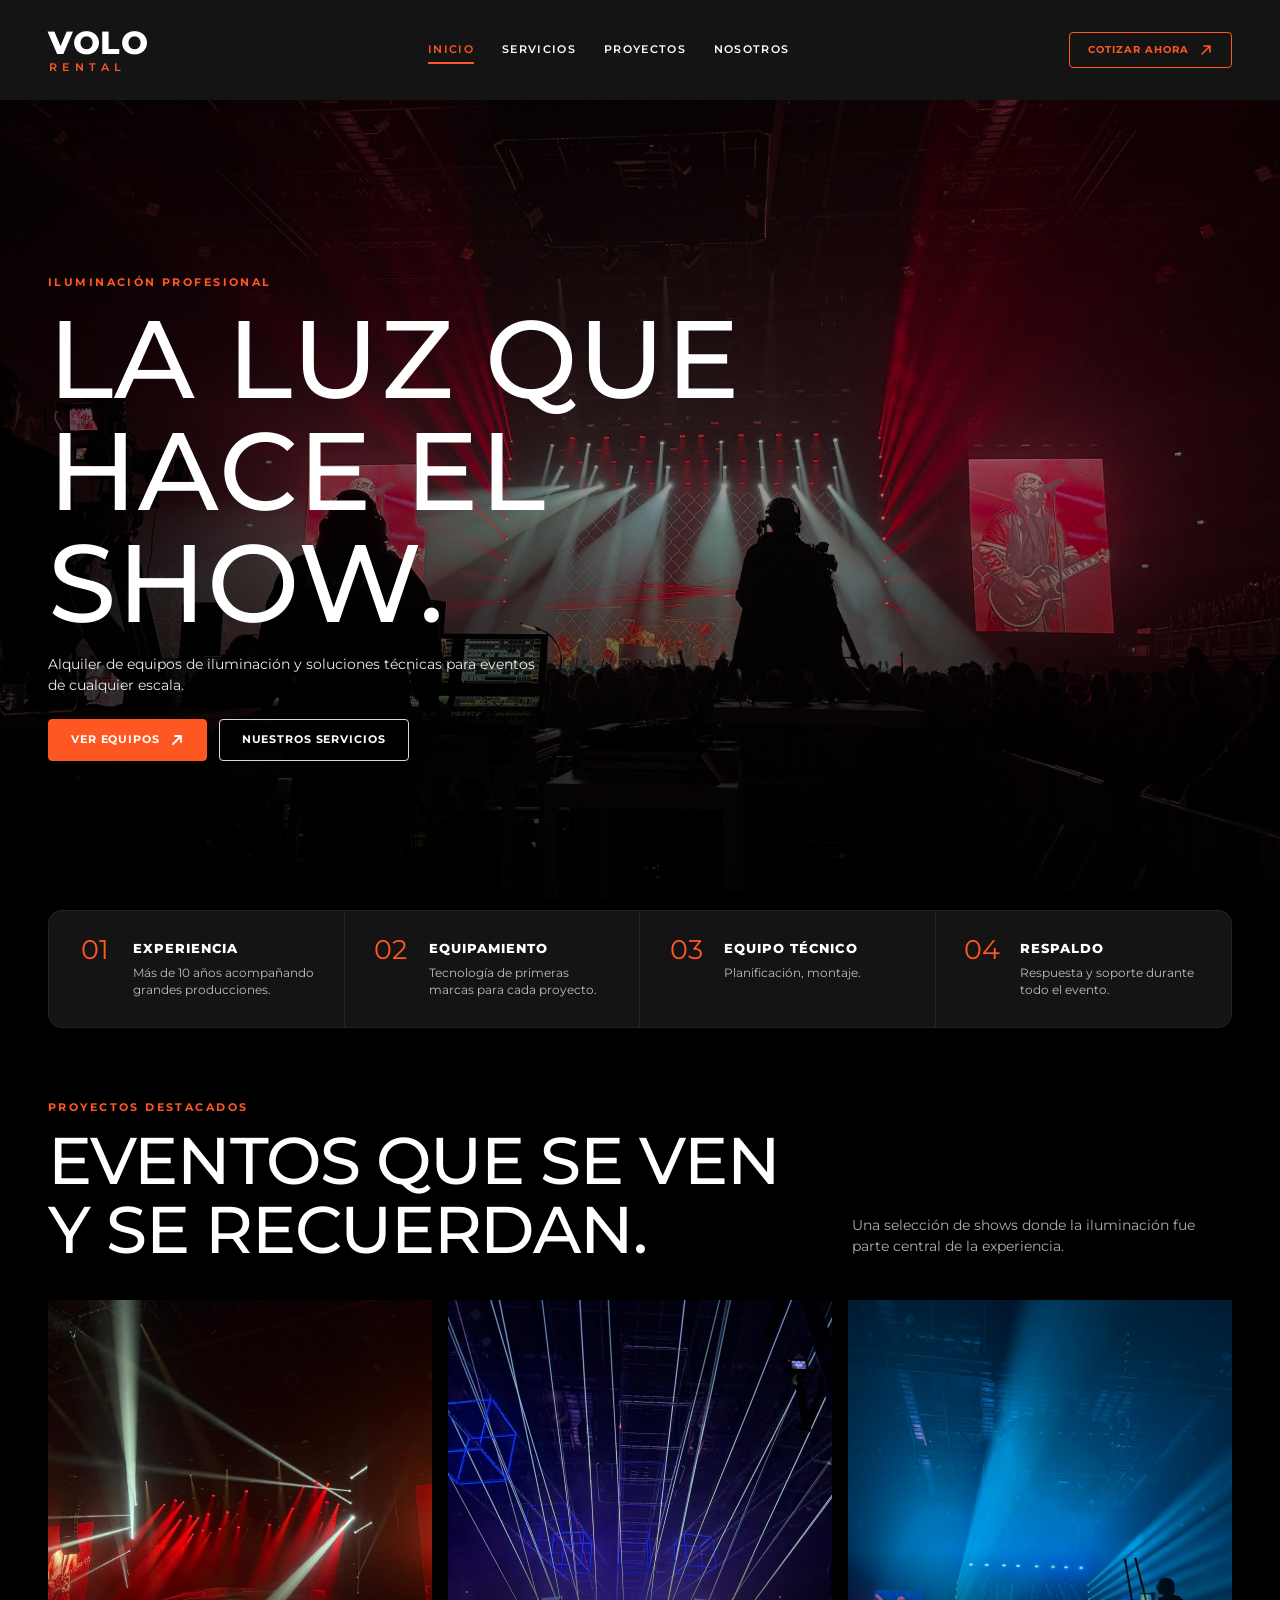
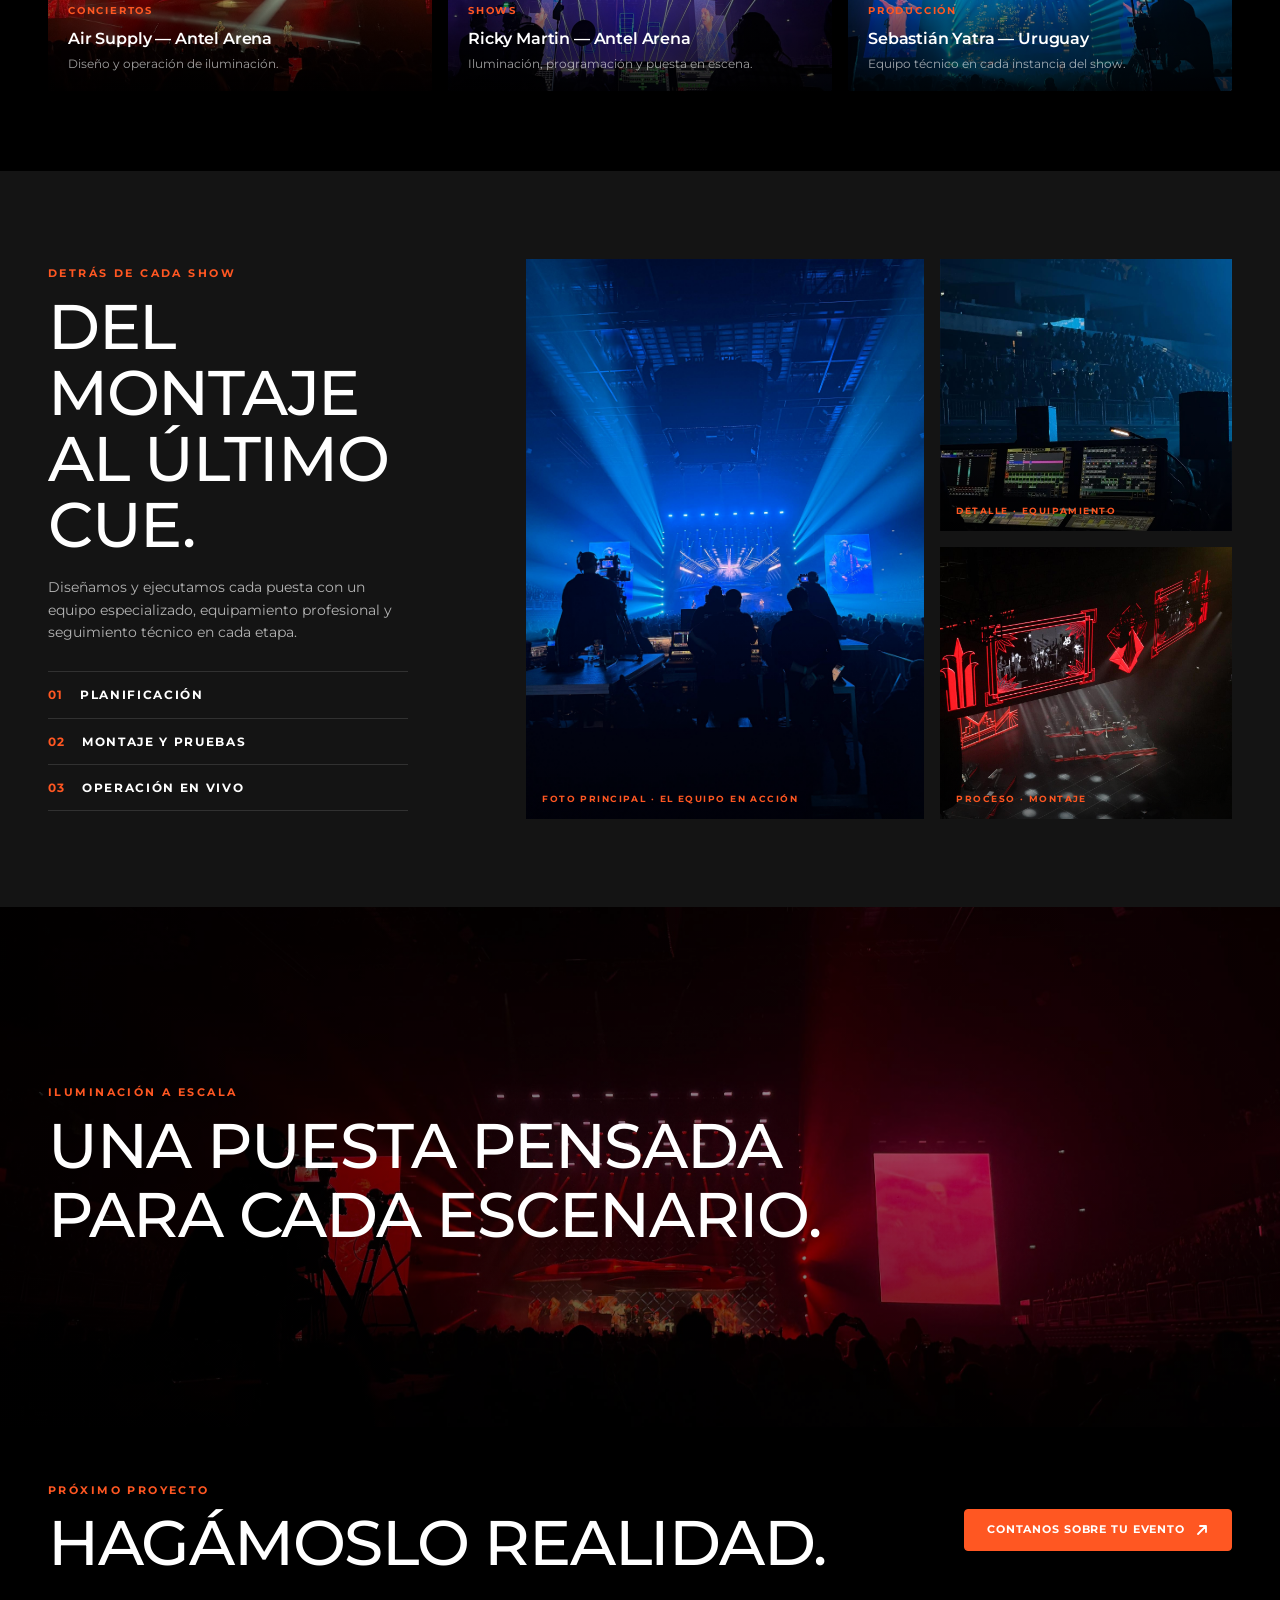
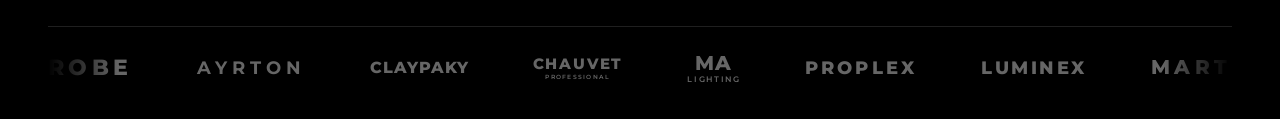
==== index.html @ 78395c88 "initial version" ====
<!DOCTYPE html>
<html lang="es">
<head>
  <meta charset="UTF-8" />
  <meta name="viewport" content="width=device-width, initial-scale=1.0" />
  <title>VOLO Rental — Audiovisual Profesional</title>
  <link rel="preconnect" href="https://fonts.googleapis.com" />
  <link rel="preconnect" href="https://fonts.gstatic.com" crossorigin />
  <link href="https://fonts.googleapis.com/css2?family=Montserrat:wght@400;500;600;700;800;900&display=swap" rel="stylesheet" />
  <link rel="stylesheet" href="styles.css" />
  <link rel="preload" as="image" href="imgs/main.jpg" />
  <style>
    html.is-loading { background: #000; }
    html.is-loading body { overflow: hidden; }
    html.is-loading body > *:not(.page-loader) { opacity: 0; }
  </style>
  <script>document.documentElement.classList.add("is-loading");</script>
</head>
<body data-page="inicio">
  <div class="page-loader" role="status" aria-live="polite" aria-label="Cargando">
    <div class="page-loader__inner">
      <span class="page-loader__volo">VOLO</span>
      <span class="page-loader__rental">RENTAL</span>
      <span class="page-loader__bar" aria-hidden="true"></span>
    </div>
  </div>
  <div data-layout="header"></div>

  <main>
    <!-- HERO -->
    <section class="hero reveal-group" id="inicio">
      <div class="hero__bg" role="img" aria-label="Escenario de concierto con iluminación profesional"></div>
      <div class="hero__overlay"></div>

      <div class="container hero__content">
        <div class="hero__text">
          <p class="eyebrow reveal-item">ILUMINACIÓN PROFESIONAL</p>
          <h1 class="hero__title reveal-item">LA LUZ QUE<br />HACE EL<br /> SHOW.</h1>
          <p class="hero__subtitle reveal-item">
            Alquiler de equipos de iluminación y soluciones técnicas para eventos de cualquier escala.
          </p>
          <div class="hero__actions reveal-item">
            <a href="#equipos" class="btn btn--orange">
              VER EQUIPOS
              <svg class="icon-arrow" width="14" height="14" viewBox="0 0 14 14" fill="none" aria-hidden="true">
                <path d="M3 11L11 3M11 3H5M11 3V9" stroke="currentColor" stroke-width="1.8" stroke-linecap="round" stroke-linejoin="round"/>
              </svg>
            </a>
            <a href="servicios.html" class="btn btn--ghost">NUESTROS SERVICIOS</a>
          </div>
        </div>
      </div>
    </section>

    <div class="container stage">
      <!-- FEATURES BAR -->
      <section class="features reveal-group" aria-label="Ventajas">
        <div class="features__grid">
          <article class="feature reveal-item">
            <div class="feature__icon" aria-hidden="true">01</div>
            <div class="feature__body">
              <h3 class="feature__title">EXPERIENCIA</h3>
              <p class="feature__text">Más de 10 años acompañando grandes producciones.</p>
            </div>
          </article>

          <article class="feature reveal-item">
            <div class="feature__icon" aria-hidden="true">02</div>
            <div class="feature__body">
              <h3 class="feature__title">EQUIPAMIENTO</h3>
              <p class="feature__text">Tecnología de primeras marcas para cada proyecto.</p>
            </div>
          </article>

          <article class="feature reveal-item">
            <div class="feature__icon" aria-hidden="true">03</div>
            <div class="feature__body">
              <h3 class="feature__title">EQUIPO TÉCNICO</h3>
              <p class="feature__text">Planificación, montaje.</p>
            </div>
          </article>

          <article class="feature reveal-item">
            <div class="feature__icon" aria-hidden="true">04</div>
            <div class="feature__body">
              <h3 class="feature__title">RESPALDO</h3>
              <p class="feature__text">Respuesta y soporte durante todo el evento.</p>
            </div>
          </article>
        </div>
      </section>
    </div>

    <!-- PROJECTS -->
    <section class="projects reveal-group" id="proyectos">
      <div class="container">
        <div class="projects__header reveal-item">
          <div class="projects__heading">
            <p class="eyebrow">PROYECTOS DESTACADOS</p>
            <h2 class="projects__title">EVENTOS QUE SE VEN<br />Y SE RECUERDAN.</h2>
          </div>
          <p class="projects__lead">
            Una selección de shows donde la iluminación fue parte central de la experiencia.
          </p>
        </div>

        <div class="projects__grid">
          <article class="project-card reveal-item">
            <div class="project-card__media" role="img" aria-label="Air Supply — Antel Arena">
              <img src="./imgs/proyectos/1.jpg">
            </div>
            <div class="project-card__overlay">
              <span class="project-card__cat">CONCIERTOS</span>
              <h3 class="project-card__name">Air Supply — Antel Arena</h3>
              <p class="project-card__desc">Diseño y operación de iluminación.</p>
            </div>
          </article>

          <article class="project-card reveal-item">
            <div class="project-card__media" role="img" aria-label="Ricky Martin — Antel Arena">
              <img src="./imgs/proyectos/2.jpg">
            </div>
            <div class="project-card__overlay">
              <span class="project-card__cat">SHOWS</span>
              <h3 class="project-card__name">Ricky Martin — Antel Arena</h3>
              <p class="project-card__desc">Iluminación, programación y puesta en escena.</p>
            </div>
          </article>

          <article class="project-card reveal-item">
            <div class="project-card__media" role="img" aria-label="Sebastián Yatra — Uruguay">
              <img src="./imgs/proyectos/3.jpg">
            </div>
            <div class="project-card__overlay">
              <span class="project-card__cat">PRODUCCIÓN</span>
              <h3 class="project-card__name">Sebastián Yatra — Uruguay</h3>
              <p class="project-card__desc">Equipo técnico en cada instancia del show.</p>
            </div>
          </article>
        </div>
      </div>
    </section>

    <!-- BEHIND THE SHOW -->
    <section class="behind reveal-group" id="proceso" aria-label="Detrás de cada show">
      <div class="container">
        <div class="behind__box">
          <div class="behind__grid">
        <div class="behind__copy reveal-item">
          <p class="eyebrow">DETRÁS DE CADA SHOW</p>
          <h2 class="behind__title">DEL MONTAJE<br />AL ÚLTIMO<br />CUE.</h2>
          <p class="behind__text">
            Diseñamos y ejecutamos cada puesta con un equipo especializado, equipamiento profesional y seguimiento técnico en cada etapa.
          </p>
          <ol class="behind__steps">
            <li>
              <span class="behind__num">01</span>
              <span class="behind__step">PLANIFICACIÓN</span>
            </li>
            <li>
              <span class="behind__num">02</span>
              <span class="behind__step">MONTAJE Y PRUEBAS</span>
            </li>
            <li>
              <span class="behind__num">03</span>
              <span class="behind__step">OPERACIÓN EN VIVO</span>
            </li>
          </ol>
        </div>

        <figure class="behind-photo behind-photo--main reveal-item">
          <div class="behind-photo__media" role="img" aria-label="El equipo en acción">
            <img src="./imgs/proceso/1.jpg">
          </div>
          <figcaption>FOTO PRINCIPAL · EL EQUIPO EN ACCIÓN</figcaption>
        </figure>

        <div class="behind__stack reveal-item">
          <figure class="behind-photo">
            <div class="behind-photo__media" role="img" aria-label="Detalle de equipamiento">
              <img src="./imgs/proceso/2.jpg">
            </div>
            <figcaption>DETALLE · EQUIPAMIENTO</figcaption>
          </figure>
          <figure class="behind-photo">
            <div class="behind-photo__media" role="img" aria-label="Proceso de montaje">
              <img src="./imgs/proceso/3.jpg">
            </div>
            <figcaption>PROCESO · MONTAJE</figcaption>
          </figure>
        </div>
          </div>
        </div>
      </div>
    </section>

    <!-- SCALE BANNER -->
    <section class="scale reveal-group" aria-label="Iluminación a escala">
      <div class="scale__bg" role="img" aria-label="Puesta de iluminación a escala">
        <img src="./imgs/extra.jpg">
      </div>
      <div class="scale__overlay"></div>
      <div class="container scale__content reveal-item">
        <p class="eyebrow">ILUMINACIÓN A ESCALA</p>
        <h2 class="scale__title">UNA PUESTA PENSADA<br />PARA CADA ESCENARIO.</h2>
      </div>
    </section>

    <!-- NEXT PROJECT CTA -->
    <section class="next reveal-group" id="contacto">
      <div class="container">
        <div class="next__row reveal-item">
          <div class="next__heading">
            <p class="eyebrow">PRÓXIMO PROYECTO</p>
            <h2 class="next__title">HAGÁMOSLO REALIDAD.</h2>
          </div>
          <a href="#contacto" class="btn btn--orange next__btn">
            CONTANOS SOBRE TU EVENTO
            <svg class="icon-arrow" width="14" height="14" viewBox="0 0 14 14" fill="none" aria-hidden="true">
              <path d="M3 11L11 3M11 3H5M11 3V9" stroke="currentColor" stroke-width="1.8" stroke-linecap="round" stroke-linejoin="round"/>
            </svg>
          </a>
        </div>
      </div>
    </section>

  </main>

  <div data-layout="footer"></div>
  <script src="layout.js"></script>
  <script src="script.js"></script>
</body>
</html>
---- styles.css ----
/* ============================================
   VOLO RENTAL — Main section
   Tuned to fit 1920×1080 in one viewport
   ============================================ */

:root {
  --bg: #000000;
  --bg-elevated: #0c0c0c;
  --bg-features: #141414;
  --orange: #ff5722;
  --orange-hover: #ff6a3a;
  --white: #ffffff;
  --text: #ffffff;
  --text-muted: #b0b0b0;
  --text-dim: #8a8a8a;
  --border-subtle: rgba(255, 255, 255, 0.12);
  --container: 1600px;
  --header-h: 100px;
  --radius: 14px;
  --font: "Montserrat", system-ui, sans-serif;
}

*,
*::before,
*::after {
  box-sizing: border-box;
  margin: 0;
  padding: 0;
}

html {
  scroll-behavior: smooth;
}

body {
  font-family: var(--font);
  background: var(--bg);
  color: var(--text);
  line-height: 1.45;
  -webkit-font-smoothing: antialiased;
  -moz-osx-font-smoothing: grayscale;
  overflow-x: hidden;
}

html.is-loading {
  background: var(--bg);
}

html.is-loading body {
  overflow: hidden;
}

html.is-loading body > *:not(.page-loader) {
  opacity: 0;
}

html.is-ready body > *:not(.page-loader) {
  opacity: 1;
  transition: opacity 0.8s ease 0.12s;
}

.page-loader {
  position: fixed;
  inset: 0;
  z-index: 4000;
  display: flex;
  align-items: center;
  justify-content: center;
  background: #000;
  transition: opacity 0.55s ease, visibility 0.55s ease;
}

html.is-ready .page-loader {
  opacity: 0;
  visibility: hidden;
  pointer-events: none;
}

.page-loader__inner {
  display: flex;
  flex-direction: column;
  align-items: center;
  line-height: 1;
}

.page-loader__volo {
  font-size: 36px;
  font-weight: 800;
  letter-spacing: 0.02em;
  color: var(--white);
}

.page-loader__rental {
  font-size: 11px;
  font-weight: 600;
  letter-spacing: 0.48em;
  color: var(--orange);
  margin-top: 6px;
  padding-left: 2px;
}

.page-loader__bar {
  display: block;
  width: 72px;
  height: 1px;
  margin-top: 22px;
  background: var(--orange);
  transform-origin: center;
  animation: loaderPulse 1.15s ease-in-out infinite;
}

@keyframes loaderPulse {
  0%,
  100% {
    transform: scaleX(0.28);
    opacity: 0.35;
  }
  50% {
    transform: scaleX(1);
    opacity: 1;
  }
}

img {
  display: block;
  max-width: 100%;
  height: auto;
}

a {
  color: inherit;
  text-decoration: none;
}

button {
  font: inherit;
  border: none;
  background: none;
  cursor: pointer;
  color: inherit;
}

.container {
  width: 100%;
  max-width: var(--container);
  margin: 0 auto;
  padding: 0 48px;
}

.stage {
  padding-top: 10px;
}

/* ---------- Buttons ---------- */
.btn {
  display: inline-flex;
  align-items: center;
  justify-content: center;
  gap: 10px;
  font-family: var(--font);
  font-size: 11px;
  font-weight: 700;
  letter-spacing: 0.08em;
  text-transform: uppercase;
  padding: 12px 22px;
  border-radius: 4px;
  transition: background 0.2s ease, color 0.2s ease, border-color 0.2s ease;
  white-space: nowrap;
}

.btn--orange {
  background: var(--orange);
  color: var(--white);
  border: 1px solid var(--orange);
}

.btn--orange:hover {
  background: var(--orange-hover);
  border-color: var(--orange-hover);
}

.btn--ghost {
  background: transparent;
  color: var(--white);
  border: 1px solid rgba(255, 255, 255, 0.85);
}

.btn--ghost:hover {
  background: rgba(255, 255, 255, 0.08);
}

.btn--outline-orange {
  background: transparent;
  color: var(--orange);
  border: 1.5px solid var(--orange);
  padding: 10px 18px;
  font-size: 10px;
  letter-spacing: 0.1em;
}

.btn--outline-orange:hover {
  background: rgba(255, 87, 34, 0.1);
}

.icon-arrow {
  flex-shrink: 0;
}

/* ---------- Header ---------- */
.header {
  position: sticky;
  top: 0;
  z-index: 100;
  height: var(--header-h);
  background: #141414;
  overflow: visible;
}

.header__inner {
  display: flex;
  align-items: center;
  justify-content: space-between;
  height: 100%;
  gap: 32px;
}

.logo {
  display: flex;
  flex-direction: column;
  line-height: 1;
  flex-shrink: 0;
}

.logo__volo {
  font-size: 32px;
  font-weight: 800;
  letter-spacing: 0.02em;
  color: var(--white);
}

.logo__rental {
  font-size: 11px;
  font-weight: 600;
  letter-spacing: 0.48em;
  color: var(--orange);
  margin-top: 3px;
  padding-left: 1px;
}

.nav {
  display: flex;
  align-items: center;
  gap: 28px;
}

.nav__link {
  font-size: 11px;
  font-weight: 600;
  letter-spacing: 0.12em;
  color: var(--white);
  padding: 6px 0;
  position: relative;
  transition: color 0.2s ease;
}

.nav__link:hover {
  color: var(--orange);
}

.nav__link.is-active {
  color: var(--orange);
}

.nav__link.is-active::after {
  content: "";
  position: absolute;
  left: 0;
  right: 0;
  bottom: 0;
  height: 2px;
  background: var(--orange);
}

.header__cta {
  flex-shrink: 0;
}

.menu-toggle {
  display: none;
  flex-direction: column;
  justify-content: center;
  gap: 5px;
  padding: 8px;
  width: 40px;
  height: 40px;
  z-index: 2;
}

.menu-toggle span {
  display: block;
  width: 22px;
  height: 2px;
  background: var(--white);
  transform-origin: center;
  transition: transform 0.3s cubic-bezier(0.22, 1, 0.36, 1), opacity 0.2s ease;
}

.header.nav-open .menu-toggle span:nth-child(1) {
  transform: translateY(7px) rotate(45deg);
}

.header.nav-open .menu-toggle span:nth-child(2) {
  opacity: 0;
  transform: scaleX(0.4);
}

.header.nav-open .menu-toggle span:nth-child(3) {
  transform: translateY(-7px) rotate(-45deg);
}

/* ---------- Hero ---------- */
.hero {
  position: relative;
  width: 100%;
  min-height: calc(100vh - var(--header-h));
  min-height: calc(100svh - var(--header-h));
  height: calc(100vh - var(--header-h));
  height: calc(100svh - var(--header-h));
  display: flex;
  align-items: flex-end;
  overflow: hidden;
  isolation: isolate;
}

.hero__bg {
  position: absolute;
  inset: 0;
  background:
    url("imgs/main.jpg")
    center 80% / cover no-repeat;
}

.hero__overlay {
  position: absolute;
  inset: 0;
  background:
    linear-gradient(
      180deg,
      rgba(0, 0, 0, 0.3) 0%,
      rgba(0, 0, 0, 0.15) 40%,
      rgba(0, 0, 0, 0.55) 78%,
      rgba(0, 0, 0, 0.7) 100%
    ),
    linear-gradient(
      90deg,
      rgba(0, 0, 0, 0.55) 0%,
      rgba(0, 0, 0, 0.2) 55%,
      rgba(0, 0, 0, 0.3) 100%
    );
}

.hero__content {
  position: relative;
  z-index: 2;
  display: flex;
  align-items: center;
  justify-content: space-between;
  width: 100%;
  padding-top: 36px;
  height: 100%;
}

.eyebrow {
  font-size: 11px;
  font-weight: 700;
  letter-spacing: 0.22em;
  color: var(--orange);
  margin-bottom: 12px;
  text-transform: uppercase;
}

.hero__title {
  font-size: 110px;
  font-weight: 500;
  line-height: 1.02;
  letter-spacing: 0.01em;
  color: var(--white);
  margin-bottom: 14px;
  text-transform: uppercase;
}

.hero__subtitle {
  font-size: 14px;
  font-weight: 400;
  line-height: 1.55;
  color: rgba(255, 255, 255, 0.92);
  margin-bottom: 22px;
  max-width: 500px;
}

.hero__actions {
  display: flex;
  flex-wrap: wrap;
  gap: 12px;
}

.hero__badge {
  flex-shrink: 0;
  background: rgba(0, 0, 0, 0.55);
  border: 1px solid rgba(255, 255, 255, 0.08);
  backdrop-filter: blur(8px);
  -webkit-backdrop-filter: blur(8px);
  padding: 14px 18px 12px;
  border-radius: 8px;
  text-align: left;
  align-self: flex-end;
}

.hero__badge-label {
  font-size: 8px;
  font-weight: 600;
  letter-spacing: 0.16em;
  color: rgba(255, 255, 255, 0.85);
  margin-bottom: 3px;
}

.hero__badge-title {
  font-size: 13px;
  font-weight: 800;
  letter-spacing: 0.04em;
  color: var(--white);
  margin-bottom: 8px;
}

.hero__stars {
  display: flex;
  gap: 3px;
}

.hero__stars svg {
  width: 10px;
  height: 10px;
  fill: var(--orange);
}

/* ---------- Features ---------- */
.features {
  position: relative;
  z-index: 3;
  background: var(--bg-features);
  border: 1px solid rgba(255, 255, 255, 0.06);
  border-radius: var(--radius);
  overflow: hidden;
}

.features__grid {
  display: grid;
  grid-template-columns: repeat(4, 1fr);
}

.feature {
  display: flex;
  align-items: flex-start;
  gap: 16px;
  padding: 28px 24px;
  border-right: 1px solid rgba(255, 255, 255, 0.08);
}

.feature:last-child {
  border-right: none;
}

.feature__icon {
  color: var(--orange);
  flex-shrink: 0;
  display: flex;
  align-items: flex-start;
  justify-content: center;
  width: 44px;
  height: 44px;
  margin-top: -8px;
  font-size: 20pt;
}

.feature__icon svg {
  width: 40px;
  height: 40px;
}

.feature__body {
  min-width: 0;
}

.feature__title {
  font-size: 13px;
  font-weight: 800;
  letter-spacing: 0.08em;
  color: var(--white);
  margin-bottom: 6px;
  text-transform: uppercase;
}

.feature__text {
  font-size: 12px;
  font-weight: 400;
  line-height: 1.45;
  color: rgba(255, 255, 255, 0.72);
}

/* ---------- Projects ---------- */
.projects {
  padding: 72px 0 80px;
  background: var(--bg);
}

.projects__header {
  display: flex;
  align-items: flex-end;
  justify-content: space-between;
  gap: 48px;
  margin-bottom: 36px;
}

.projects__title {
  font-size: 66px;
  font-weight: 500;
  letter-spacing: -0.02em;
  color: var(--white);
  line-height: 1.05;
  text-transform: uppercase;
}

.projects .eyebrow {
  margin-bottom: 10px;
}

.projects__lead {
  max-width: 380px;
  font-size: 14px;
  font-weight: 400;
  line-height: 1.55;
  color: rgba(255, 255, 255, 0.68);
  padding-bottom: 6px;
}

.projects__grid {
  display: grid;
  grid-template-columns: repeat(3, 1fr);
  gap: 16px;
}

.project-card {
  position: relative;
  min-width: 0;
  overflow: hidden;
  border-radius: 2px;
}

.project-card__media {
  position: relative;
  border-radius: 2px;
  overflow: hidden;
  aspect-ratio: 3 / 3.05;
  background: #1a1a1a;
}

.project-card__media img {
  width: 100%;
  height: 100%;
  object-fit: cover;
  display: block;
  transition: transform 0.5s ease;
}

.project-card:hover .project-card__media img {
  transform: scale(1.04);
}

.project-card__overlay {
  position: absolute;
  left: 0;
  right: 0;
  bottom: 0;
  z-index: 2;
  padding: 56px 20px 18px;
  background: linear-gradient(
    180deg,
    transparent 0%,
    rgba(0, 0, 0, 0.55) 55%,
    rgba(0, 0, 0, 0.82) 100%
  );
  pointer-events: none;
}

.project-card__cat {
  display: block;
  font-size: 10px;
  font-weight: 700;
  letter-spacing: 0.18em;
  color: var(--orange);
  margin-bottom: 8px;
  text-transform: uppercase;
}

.project-card__name {
  font-size: 16px;
  font-weight: 600;
  color: var(--white);
  margin-bottom: 6px;
  letter-spacing: -0.01em;
}

.project-card__desc {
  font-size: 12px;
  font-weight: 400;
  color: rgba(255, 255, 255, 0.62);
  line-height: 1.4;
}

/* ---------- Behind the show ---------- */
.behind {
  padding: 88px 0;
  background: var(--bg-features);
}

.behind__box {
  padding: 0;
}

.behind__grid {
  display: grid;
  grid-template-columns: minmax(260px, 1.3fr) minmax(280px, 1.12fr) minmax(210px, 0.82fr);
  gap: 16px;
  align-items: stretch;
}

.behind__copy {
  display: flex;
  flex-direction: column;
  justify-content: center;
  padding-right: 24px;
}

.behind__title {
  font-size: 63px;
  font-weight: 500;
  line-height: 1.05;
  letter-spacing: -0.02em;
  text-transform: uppercase;
  color: var(--white);
  margin-bottom: 18px;
}

.behind__text {
  font-size: 14px;
  font-weight: 400;
  line-height: 1.6;
  color: rgba(255, 255, 255, 0.68);
  max-width: 360px;
  margin-bottom: 28px;
}

.behind__steps {
  list-style: none;
  max-width: 360px;
}

.behind__steps li {
  display: flex;
  align-items: center;
  gap: 16px;
  padding: 14px 0;
  border-top: 1px solid rgba(255, 255, 255, 0.12);
}

.behind__steps li:last-child {
  border-bottom: 1px solid rgba(255, 255, 255, 0.12);
}

.behind__num {
  font-size: 12px;
  font-weight: 700;
  letter-spacing: 0.12em;
  color: var(--orange);
  flex-shrink: 0;
}

.behind__step {
  font-size: 12px;
  font-weight: 700;
  letter-spacing: 0.14em;
  color: var(--white);
  text-transform: uppercase;
}

.behind-photo {
  position: relative;
  margin: 0;
  overflow: hidden;
  min-height: 0;
  background: #1a1a1a;
}

.behind-photo--main {
  min-height: 560px;
}

.behind__stack {
  display: grid;
  grid-template-rows: 1fr 1fr;
  gap: 16px;
}

.behind-photo__media {
  position: absolute;
  inset: 0;
  background: #1a1a1a;
}

.behind-photo__media img,
.behind-photo img {
  width: 100%;
  height: 100%;
  object-fit: cover;
  display: block;
}

.behind-photo figcaption {
  position: absolute;
  left: 16px;
  right: 16px;
  bottom: 14px;
  z-index: 2;
  font-size: 9px;
  font-weight: 700;
  letter-spacing: 0.16em;
  color: var(--orange);
  text-transform: uppercase;
}

.behind-photo::after {
  content: "";
  position: absolute;
  inset: 0;
  z-index: 1;
  background: linear-gradient(
    180deg,
    transparent 62%,
    rgba(0, 0, 0, 0.55) 100%
  );
  pointer-events: none;
}

/* ---------- Scale banner ---------- */
.scale {
  position: relative;
  min-height: 520px;
  display: flex;
  align-items: center;
  overflow: hidden;
  isolation: isolate;
}

.scale__bg {
  position: absolute;
  inset: 0;
  background: #1a1a1a;
}

.scale__bg img {
  width: 100%;
  height: 100%;
  object-fit: cover;
  display: block;
  object-position: 0 80%;
}

.scale__overlay {
  position: absolute;
  inset: 0;
  background:
    linear-gradient(
      90deg,
      rgba(0, 0, 0, 0.72) 0%,
      rgba(0, 0, 0, 0.42) 42%,
      rgba(0, 0, 0, 0.18) 100%
    ),
    linear-gradient(
      180deg,
      rgba(0, 0, 0, 0.18) 0%,
      rgba(0, 0, 0, 0.12) 50%,
      rgba(0, 0, 0, 0.45) 100%
    );
}

.scale__content {
  position: relative;
  z-index: 2;
  padding-top: 80px;
  padding-bottom: 80px;
}

.scale__title {
  font-size: 63px;
  font-weight: 500;
  line-height: 1.08;
  letter-spacing: -0.02em;
  text-transform: uppercase;
  color: var(--white);
}

/* ---------- Next project CTA ---------- */
.next {
  padding: 56px 0 8px;
  background: var(--bg);
}

.next__row {
  display: flex;
  align-items: center;
  justify-content: space-between;
  gap: 32px;
  padding-bottom: 48px;
  border-bottom: 1px solid rgba(255, 255, 255, 0.12);
}

.next .eyebrow {
  margin-bottom: 10px;
}

.next__title {
  font-size: 63px;
  font-weight: 500;
  letter-spacing: -0.02em;
  text-transform: uppercase;
  color: var(--white);
  line-height: 1.1;
}

.next__btn {
  flex-shrink: 0;
}

/* ---------- About page ---------- */
.page-about {
  background: #141414;
}

.about-hero {
  position: relative;
  width: 100%;
  height: 390px;
  display: flex;
  align-items: center;
  overflow: hidden;
  isolation: isolate;
}

.about-hero__bg {
  position: absolute;
  inset: 0;
  background:
    url("https://images.unsplash.com/photo-1514525253161-7a46d19cd819?auto=format&fit=crop&w=2000&q=85")
    78% center / cover no-repeat;
  filter: grayscale(1) contrast(1.08) brightness(0.72);
}

.about-hero__overlay {
  position: absolute;
  inset: 0;
  background:
    linear-gradient(
      90deg,
      rgba(0, 0, 0, 0.88) 0%,
      rgba(0, 0, 0, 0.72) 28%,
      rgba(0, 0, 0, 0.28) 58%,
      rgba(0, 0, 0, 0.45) 100%
    ),
    linear-gradient(
      180deg,
      rgba(0, 0, 0, 0.18) 0%,
      rgba(0, 0, 0, 0) 40%,
      rgba(0, 0, 0, 0.35) 100%
    );
}

.about-hero__content {
  position: relative;
  z-index: 2;
  max-width: var(--container);
  padding-top: 28px;
  padding-bottom: 28px;
}

.about-hero__title {
  font-size: 40px;
  font-weight: 700;
  line-height: 1.18;
  letter-spacing: -0.02em;
  color: var(--white);
  margin-bottom: 18px;
  max-width: 640px;
}

.about-hero__lead {
  font-size: 14px;
  font-weight: 400;
  line-height: 1.6;
  color: rgba(255, 255, 255, 0.9);
  max-width: 520px;
}

.stats {
  padding: 36px 0 28px;
  background: #141414;
}

.stats__grid {
  display: grid;
  grid-template-columns: repeat(4, 1fr);
}

.stat {
  padding: 8px 28px;
  border-right: 1px solid rgba(255, 255, 255, 0.14);
  text-align: left;
}

.stat:first-child {
  padding-left: 0;
}

.stat:last-child {
  border-right: none;
  padding-right: 0;
}

.stat__value {
  font-size: 42px;
  font-weight: 800;
  line-height: 1;
  letter-spacing: -0.03em;
  color: var(--orange);
  margin-bottom: 10px;
}

.stat__label {
  font-size: 11px;
  font-weight: 700;
  letter-spacing: 0.14em;
  color: var(--white);
  text-transform: uppercase;
}

.values {
  padding: 12px 0 36px;
  background: #141414;
}

.values__eyebrow {
  margin-bottom: 14px;
}

.values__box {
  display: grid;
  grid-template-columns: repeat(4, 1fr);
  border: 1px solid rgba(255, 255, 255, 0.12);
  border-radius: var(--radius);
  overflow: hidden;
}

.value {
  padding: 28px 26px 30px;
  border-right: 1px solid rgba(255, 255, 255, 0.1);
}

.value:last-child {
  border-right: none;
}

.value__title {
  font-size: 13px;
  font-weight: 800;
  letter-spacing: 0.1em;
  color: var(--orange);
  margin-bottom: 10px;
  text-transform: uppercase;
}

.value__text {
  font-size: 13px;
  font-weight: 400;
  line-height: 1.5;
  color: rgba(255, 255, 255, 0.88);
}

/* ---------- Services page ---------- */
.page-services {
  background: #141414;
}

.services-hero {
  position: relative;
  width: 100%;
  height: 340px;
  display: flex;
  align-items: flex-end;
  overflow: hidden;
  isolation: isolate;
}

.services-hero__bg {
  position: absolute;
  inset: 0;
  background:
    url("https://images.unsplash.com/photo-1470229722913-7c0e2dbbafd3?auto=format&fit=crop&w=2000&q=85")
    center 42% / cover no-repeat;
  filter: brightness(0.72) saturate(1.05);
}

.services-hero__overlay {
  position: absolute;
  inset: 0;
  background:
    linear-gradient(
      180deg,
      rgba(0, 0, 0, 0.2) 0%,
      rgba(0, 0, 0, 0.12) 38%,
      rgba(0, 0, 0, 0.62) 78%,
      #141414 100%
    ),
    linear-gradient(
      90deg,
      rgba(0, 0, 0, 0.45) 0%,
      rgba(0, 0, 0, 0.12) 55%,
      rgba(0, 0, 0, 0.28) 100%
    );
}

.services-hero__content {
  position: relative;
  z-index: 2;
  padding-top: 28px;
  padding-bottom: 36px;
}

.services-hero__title {
  font-size: 40px;
  font-weight: 700;
  line-height: 1.18;
  letter-spacing: -0.02em;
  color: var(--white);
  max-width: 560px;
}

.process {
  padding: 48px 0 40px;
  background: #141414;
}

.process__track {
  list-style: none;
  display: grid;
  grid-template-columns: repeat(5, 1fr);
  gap: 28px;
  position: relative;
}

.process__track::before {
  content: "";
  position: absolute;
  top: 21px;
  left: 22px;
  right: calc(20% - 22px);
  height: 1px;
  background: rgba(255, 255, 255, 0.2);
}

.process-step {
  min-width: 0;
}

.process-step__marker {
  width: 44px;
  height: 44px;
  border: 1.5px solid var(--orange);
  border-radius: 50%;
  display: flex;
  align-items: center;
  justify-content: center;
  background: #141414;
  position: relative;
  z-index: 1;
  margin-bottom: 18px;
}

.process-step__marker span {
  font-size: 13px;
  font-weight: 700;
  letter-spacing: 0.04em;
  color: var(--orange);
}

.process-step__title {
  font-size: 13px;
  font-weight: 800;
  letter-spacing: 0.08em;
  color: var(--white);
  text-transform: uppercase;
  margin-bottom: 8px;
}

.process-step__text {
  font-size: 13px;
  font-weight: 400;
  line-height: 1.5;
  color: rgba(255, 255, 255, 0.72);
  max-width: 210px;
}

.services-cta {
  padding: 8px 0 40px;
  background: #141414;
}

.services-cta__box {
  position: relative;
  isolation: isolate;
  min-height: 220px;
  border-radius: var(--radius);
  overflow: hidden;
  display: flex;
  align-items: center;
  padding: 40px 48px;
}

.services-cta__bg {
  position: absolute;
  inset: 0;
  background:
    url("https://images.unsplash.com/photo-1598488035139-bdbb2231ce04?auto=format&fit=crop&w=1800&q=80")
    70% center / cover no-repeat;
  filter: brightness(0.42) saturate(0.85);
}

.services-cta__overlay {
  position: absolute;
  inset: 0;
  background:
    linear-gradient(
      90deg,
      rgba(12, 10, 8, 0.82) 0%,
      rgba(12, 10, 8, 0.55) 42%,
      rgba(20, 12, 8, 0.28) 100%
    ),
    linear-gradient(
      180deg,
      rgba(255, 87, 34, 0.08) 0%,
      rgba(0, 0, 0, 0.15) 100%
    );
}

.services-cta__content {
  position: relative;
  z-index: 2;
  max-width: 560px;
}

.services-cta__title {
  font-size: 26px;
  font-weight: 700;
  line-height: 1.3;
  letter-spacing: -0.02em;
  color: var(--white);
  margin-bottom: 22px;
}

.services-cta__btn {
  padding: 12px 22px;
  font-size: 11px;
}

/* ---------- Brands / Footer ---------- */
.site-footer {
  background: transparent;
}

.brands {
  padding: 18px 0 36px;
  background: inherit;
  overflow: hidden;
}

.brands__title {
  display: none;
  margin-bottom: 22px;
}

.page-about .brands__title {
  display: block;
}

.brands__viewport {
  overflow: hidden;
  mask-image: linear-gradient(90deg, transparent, #000 6%, #000 94%, transparent);
  -webkit-mask-image: linear-gradient(90deg, transparent, #000 6%, #000 94%, transparent);
}

.brands__track {
  display: flex;
  align-items: center;
  gap: 64px;
  width: max-content;
  animation: brands-scroll 40s linear infinite;
}

.brands__track:hover {
  animation-play-state: paused;
}

@keyframes brands-scroll {
  from { transform: translateX(0); }
  to { transform: translateX(-50%); }
}

.brand {
  flex-shrink: 0;
  opacity: 0.4;
  transition: opacity 0.25s ease;
  filter: grayscale(1) brightness(1.4);
}

.brand:hover {
  opacity: 0.85;
}

.brand__logo {
  display: block;
  color: #fff;
  font-weight: 800;
  letter-spacing: 0.08em;
  text-align: center;
  line-height: 1.15;
  white-space: nowrap;
  user-select: none;
}

.brand__logo small {
  display: block;
  font-size: 0.42em;
  font-weight: 600;
  letter-spacing: 0.2em;
  margin-top: 2px;
}

.brand__logo--robe { font-size: 22px; letter-spacing: 0.2em; }
.brand__logo--ayrton { font-size: 18px; font-weight: 700; letter-spacing: 0.28em; }
.brand__logo--claypaky { font-size: 16px; font-weight: 800; letter-spacing: 0.06em; }
.brand__logo--chauvet { font-size: 15px; letter-spacing: 0.12em; }
.brand__logo--ma { font-size: 20px; letter-spacing: 0.05em; line-height: 1; }
.brand__logo--proplex { font-size: 18px; letter-spacing: 0.18em; }
.brand__logo--luminex { font-size: 18px; letter-spacing: 0.14em; }
.brand__logo--martin { font-size: 20px; letter-spacing: 0.22em; }

/* ==================================================
   1920×1080 — compact spacing so the design fits,
   but allow scroll if content overflows
   ================================================== */
@media (min-width: 1400px) {
  .stage {
    padding-top: 8px;
  }

  .about-hero {
    height: 400px;
  }

  .services-hero {
    height: 360px;
  }

  .projects {
    padding: 115px 0 80px;
  }

  .brands {
    padding: 16px 0 28px;
  }
}

@media (min-width: 1400px) and (min-height: 1040px) {
  .about-hero {
    height: 430px;
  }

  .services-hero {
    height: 380px;
  }

  .behind-photo--main {
    min-height: 600px;
  }
}

/* ---------- Responsive ---------- */
@media (max-width: 1100px) {
  .nav {
    gap: 18px;
  }

  .nav__link {
    font-size: 10px;
  }

  .hero__title {
    font-size: 40px;
  }

  .about-hero {
    height: 360px;
  }

  .about-hero__title {
    font-size: 32px;
  }

  .services-hero {
    height: 300px;
  }

  .services-hero__title {
    font-size: 32px;
  }

  .process__track {
    gap: 16px;
  }

  .services-cta__title {
    font-size: 22px;
  }

  .stat {
    padding: 8px 18px;
  }

  .stat__value {
    font-size: 34px;
  }

  .value {
    padding: 22px 18px 24px;
  }

  .feature {
    padding: 22px 18px;
  }

  .projects__title {
    font-size: 40px;
  }

  .behind__title,
  .scale__title {
    font-size: 36px;
  }

  .next__title {
    font-size: 32px;
  }

  .behind__grid {
    grid-template-columns: 1fr 1fr;
  }

  .behind__copy {
    grid-column: 1 / -1;
    padding-right: 0;
    padding-bottom: 8px;
  }

  .behind-photo--main {
    min-height: 420px;
  }

  .behind-photo {
    min-height: 200px;
  }
}

@media (max-width: 900px) {
  :root {
    --header-h: 72px;
  }

  body {
    overflow: auto;
  }

  body.nav-locked {
    overflow: hidden;
  }

  .container {
    padding: 0 24px;
  }

  .stage {
    padding-top: 12px;
  }

  .logo__volo {
    font-size: 26px;
  }

  .header__cta {
    display: none;
  }

  .menu-toggle {
    display: flex;
  }

  .nav {
    display: flex;
    position: absolute;
    top: 100%;
    left: 0;
    right: 0;
    flex-direction: column;
    align-items: stretch;
    gap: 0;
    background: #141414;
    padding: 0 28px;
    max-height: 0;
    overflow: hidden;
    opacity: 0;
    visibility: hidden;
    pointer-events: none;
    transform: translateY(-10px);
    border-bottom: 1px solid transparent;
    transition:
      max-height 0.4s cubic-bezier(0.22, 1, 0.36, 1),
      opacity 0.28s ease,
      transform 0.35s cubic-bezier(0.22, 1, 0.36, 1),
      visibility 0.35s,
      padding 0.35s ease,
      border-color 0.35s ease;
  }

  .header.nav-open .nav {
    max-height: 360px;
    opacity: 1;
    visibility: visible;
    pointer-events: auto;
    transform: none;
    padding: 8px 28px 20px;
    border-bottom: 1px solid rgba(255, 255, 255, 0.08);
  }

  .nav__link {
    font-size: 13px;
    padding: 14px 0;
    width: 100%;
    border-bottom: 1px solid rgba(255, 255, 255, 0.06);
    opacity: 0;
    transform: translateY(8px);
    transition:
      opacity 0.3s ease,
      transform 0.3s cubic-bezier(0.22, 1, 0.36, 1),
      color 0.2s ease;
  }

  .nav__link:last-child {
    border-bottom: none;
  }

  .header.nav-open .nav__link {
    opacity: 1;
    transform: none;
  }

  .nav__link.is-active::after {
    right: auto;
    width: 28px;
  }

  .header.nav-open .nav__link:nth-child(1) { transition-delay: 0.05s; }
  .header.nav-open .nav__link:nth-child(2) { transition-delay: 0.1s; }
  .header.nav-open .nav__link:nth-child(3) { transition-delay: 0.15s; }
  .header.nav-open .nav__link:nth-child(4) { transition-delay: 0.2s; }

  .hero {
    align-items: center;
    height: auto;
    min-height: calc(100vh - var(--header-h));
    min-height: calc(100svh - var(--header-h));
  }

  .hero__content {
    height: auto;
    flex-direction: column;
    align-items: flex-start;
    justify-content: center;
    padding-top: 24px;
    padding-bottom: 24px;
  }

  .hero__badge {
    align-self: flex-start;
  }

  .about-hero {
    height: auto;
    min-height: 380px;
  }

  .about-hero__title {
    font-size: 28px;
  }

  .services-hero {
    height: auto;
    min-height: 280px;
  }

  .services-hero__title {
    font-size: 28px;
  }

  .process__track {
    grid-template-columns: 1fr;
    gap: 0;
  }

  .process__track::before {
    top: 22px;
    bottom: 22px;
    left: 21px;
    right: auto;
    width: 1px;
    height: auto;
  }

  .process-step {
    display: grid;
    grid-template-columns: 44px 1fr;
    grid-template-rows: auto auto;
    column-gap: 16px;
    padding-bottom: 28px;
  }

  .process-step:last-child {
    padding-bottom: 0;
  }

  .process-step__marker {
    grid-row: 1 / span 2;
    margin-bottom: 0;
  }

  .process-step__title {
    align-self: end;
  }

  .services-cta__box {
    padding: 32px 24px;
    min-height: 200px;
  }

  .services-cta__title {
    font-size: 20px;
  }

  .stats__grid,
  .values__box {
    grid-template-columns: 1fr 1fr;
  }

  .stat {
    padding: 18px 20px;
    border-right: none;
    border-bottom: 1px solid rgba(255, 255, 255, 0.1);
  }

  .stat:nth-child(odd) {
    border-right: 1px solid rgba(255, 255, 255, 0.1);
    padding-left: 0;
  }

  .stat:nth-child(-n + 2) {
    padding-top: 0;
  }

  .stat:nth-last-child(-n + 2) {
    border-bottom: none;
    padding-bottom: 0;
  }

  .value {
    border-right: none;
    border-bottom: 1px solid rgba(255, 255, 255, 0.1);
  }

  .value:nth-child(odd) {
    border-right: 1px solid rgba(255, 255, 255, 0.1);
  }

  .value:nth-last-child(-n + 2) {
    border-bottom: none;
  }

  .features__grid {
    grid-template-columns: 1fr 1fr;
  }

  .feature {
    border-right: none;
    border-bottom: 1px solid rgba(255, 255, 255, 0.08);
  }

  .feature:nth-child(odd) {
    border-right: 1px solid rgba(255, 255, 255, 0.08);
  }

  .feature:nth-last-child(-n + 2) {
    border-bottom: none;
  }

  .projects {
    padding: 48px 0 40px;
  }

  .behind {
    padding: 64px 0;
  }

  .behind__box {
    padding: 0;
  }

  .behind__grid {
    grid-template-columns: 1fr;
  }

  .behind__copy {
    padding-right: 0;
  }

  .behind-photo--main {
    min-height: 420px;
  }

  .behind__stack {
    grid-template-columns: 1fr 1fr;
    grid-template-rows: auto;
  }

  .behind-photo {
    min-height: 220px;
  }

  .scale {
    min-height: 340px;
  }

  .next__row {
    flex-direction: column;
    align-items: flex-start;
    padding-bottom: 36px;
  }

  .brands__track {
    gap: 48px;
  }
}

@media (max-width: 560px) {
  .container {
    padding: 0 16px;
  }

  .hero {
    min-height: calc(100vh - var(--header-h));
    min-height: calc(100svh - var(--header-h));
  }

  .hero__content {
    padding-top: 24px;
    padding-bottom: 24px;
  }

  .hero__title {
    font-size: 30px;
  }

  .about-hero {
    min-height: 420px;
  }

  .about-hero__title {
    font-size: 26px;
  }

  .services-hero {
    min-height: 260px;
  }

  .services-hero__title {
    font-size: 26px;
  }

  .services-cta__title br {
    display: none;
  }

  .stats__grid,
  .values__box {
    grid-template-columns: 1fr;
  }

  .stat,
  .stat:nth-child(odd),
  .value,
  .value:nth-child(odd) {
    border-right: none;
    border-bottom: 1px solid rgba(255, 255, 255, 0.1);
    padding: 20px 0;
  }

  .stat:last-child,
  .value:last-child {
    border-bottom: none;
  }

  .hero__subtitle br {
    display: none;
  }

  .hero__actions {
    flex-direction: column;
    align-items: stretch;
  }

  .btn {
    width: 100%;
  }

  .features {
    border-radius: 12px;
  }

  .features__grid {
    grid-template-columns: 1fr;
  }

  .feature,
  .feature:nth-child(odd) {
    border-right: none;
    border-bottom: 1px solid rgba(255, 255, 255, 0.08);
  }

  .feature:last-child {
    border-bottom: none;
  }

  .projects__header {
    flex-direction: column;
    align-items: flex-start;
    gap: 16px;
  }

  .projects__title {
    font-size: 32px;
  }

  .projects__grid {
    grid-template-columns: 1fr;
  }

  .behind__title,
  .scale__title,
  .next__title {
    font-size: 28px;
  }

  .behind__box {
    padding: 0;
  }

  .behind__stack {
    grid-template-columns: 1fr;
  }

  .next__btn {
    width: 100%;
  }

  .brands {
    padding: 20px 0 32px;
  }
}

/* ---------- Home reveal ---------- */
[data-page="inicio"] .reveal-group .reveal-item {
  opacity: 0;
  transform: translateY(18px);
  transition:
    opacity 0.75s cubic-bezier(0.22, 1, 0.36, 1),
    transform 0.75s cubic-bezier(0.22, 1, 0.36, 1);
  transition-delay: var(--d, 0s);
}

[data-page="inicio"] .reveal-group.is-inview .reveal-item {
  opacity: 1;
  transform: none;
}

[data-page="inicio"] .hero.reveal-group .hero__bg {
  transform: scale(1.05);
  transform-origin: center 80%;
  transition: transform 1.8s cubic-bezier(0.22, 1, 0.36, 1);
}

[data-page="inicio"] .hero.reveal-group.is-inview .hero__bg {
  transform: scale(1);
}

[data-page="inicio"] .scale.reveal-group .scale__bg {
  transform: scale(1.04);
  transition: transform 1.6s cubic-bezier(0.22, 1, 0.36, 1);
}

[data-page="inicio"] .scale.reveal-group.is-inview .scale__bg {
  transform: scale(1);
}

[data-page="inicio"] .hero__text .reveal-item:nth-child(1) { --d: 0.08s; }
[data-page="inicio"] .hero__text .reveal-item:nth-child(2) { --d: 0.16s; }
[data-page="inicio"] .hero__text .reveal-item:nth-child(3) { --d: 0.24s; }
[data-page="inicio"] .hero__text .reveal-item:nth-child(4) { --d: 0.34s; }

[data-page="inicio"] .features .reveal-item:nth-child(1) { --d: 0.04s; }
[data-page="inicio"] .features .reveal-item:nth-child(2) { --d: 0.12s; }
[data-page="inicio"] .features .reveal-item:nth-child(3) { --d: 0.2s; }
[data-page="inicio"] .features .reveal-item:nth-child(4) { --d: 0.28s; }

[data-page="inicio"] .projects__header.reveal-item { --d: 0.04s; }
[data-page="inicio"] .projects__grid .reveal-item:nth-child(1) { --d: 0.1s; }
[data-page="inicio"] .projects__grid .reveal-item:nth-child(2) { --d: 0.18s; }
[data-page="inicio"] .projects__grid .reveal-item:nth-child(3) { --d: 0.26s; }

[data-page="inicio"] .behind__copy.reveal-item { --d: 0.04s; }
[data-page="inicio"] .behind-photo--main.reveal-item { --d: 0.14s; }
[data-page="inicio"] .behind__stack.reveal-item { --d: 0.24s; }

[data-page="inicio"] .scale__content.reveal-item { --d: 0.12s; }
[data-page="inicio"] .next__row.reveal-item { --d: 0.06s; }

@media (prefers-reduced-motion: reduce) {
  [data-page="inicio"] .reveal-group .reveal-item,
  [data-page="inicio"] .hero.reveal-group .hero__bg,
  [data-page="inicio"] .scale.reveal-group .scale__bg {
    opacity: 1;
    transform: none;
    transition: none;
  }

  .menu-toggle span,
  .nav,
  .nav__link,
  .page-loader,
  html.is-ready body > *:not(.page-loader) {
    transition: none;
  }

  .page-loader__bar {
    animation: none;
  }
}
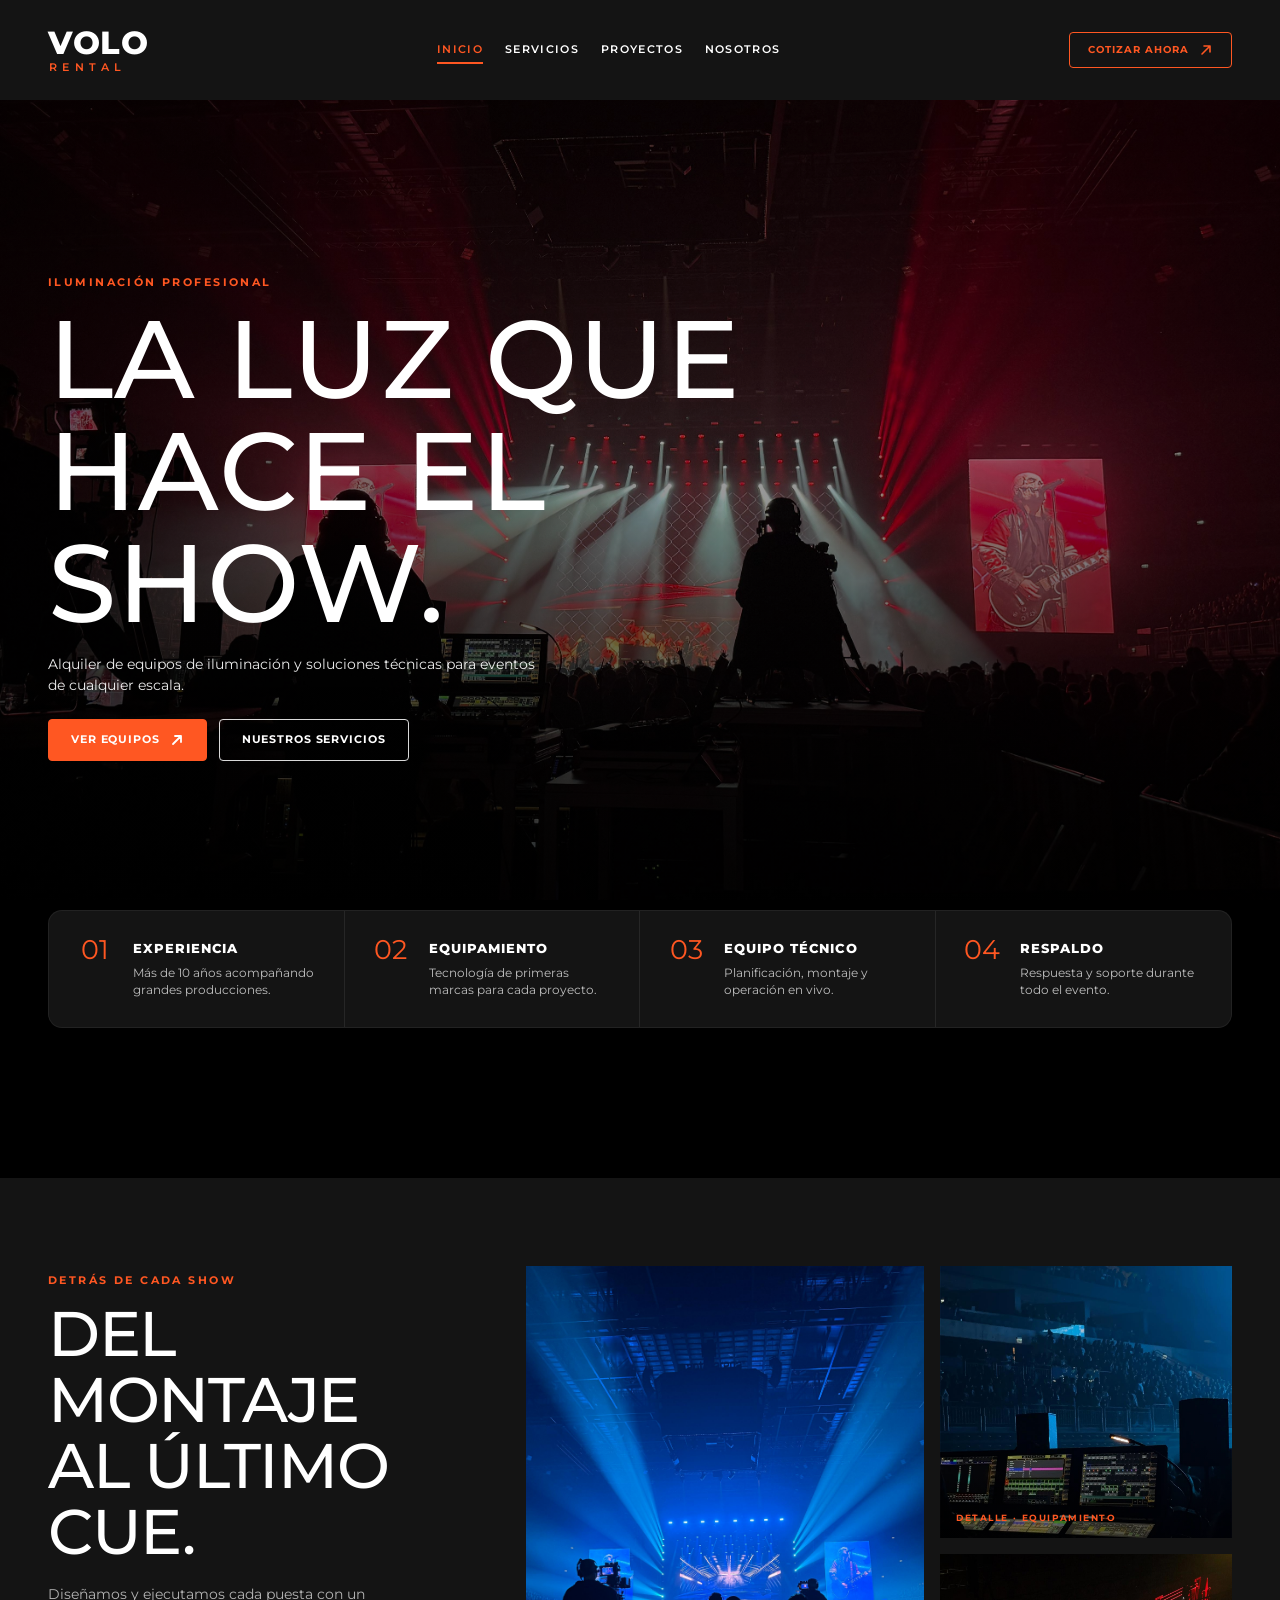
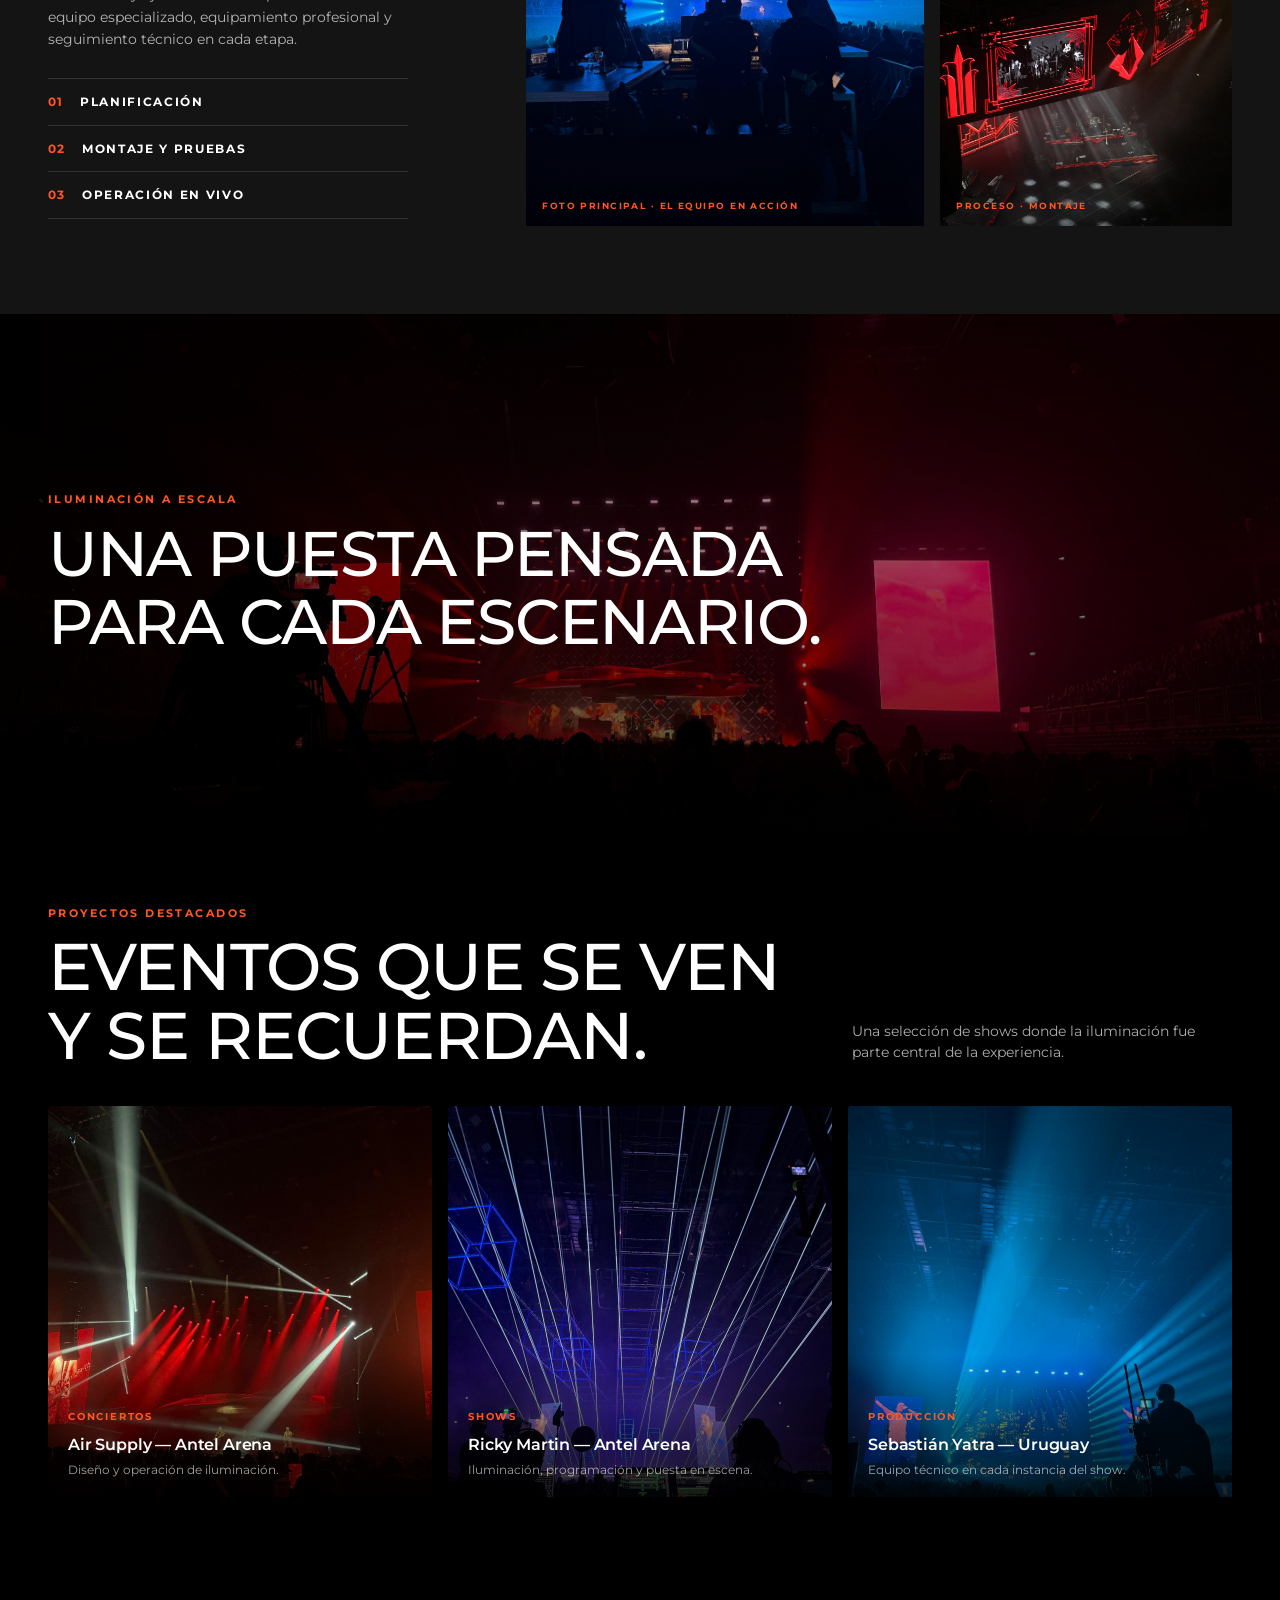
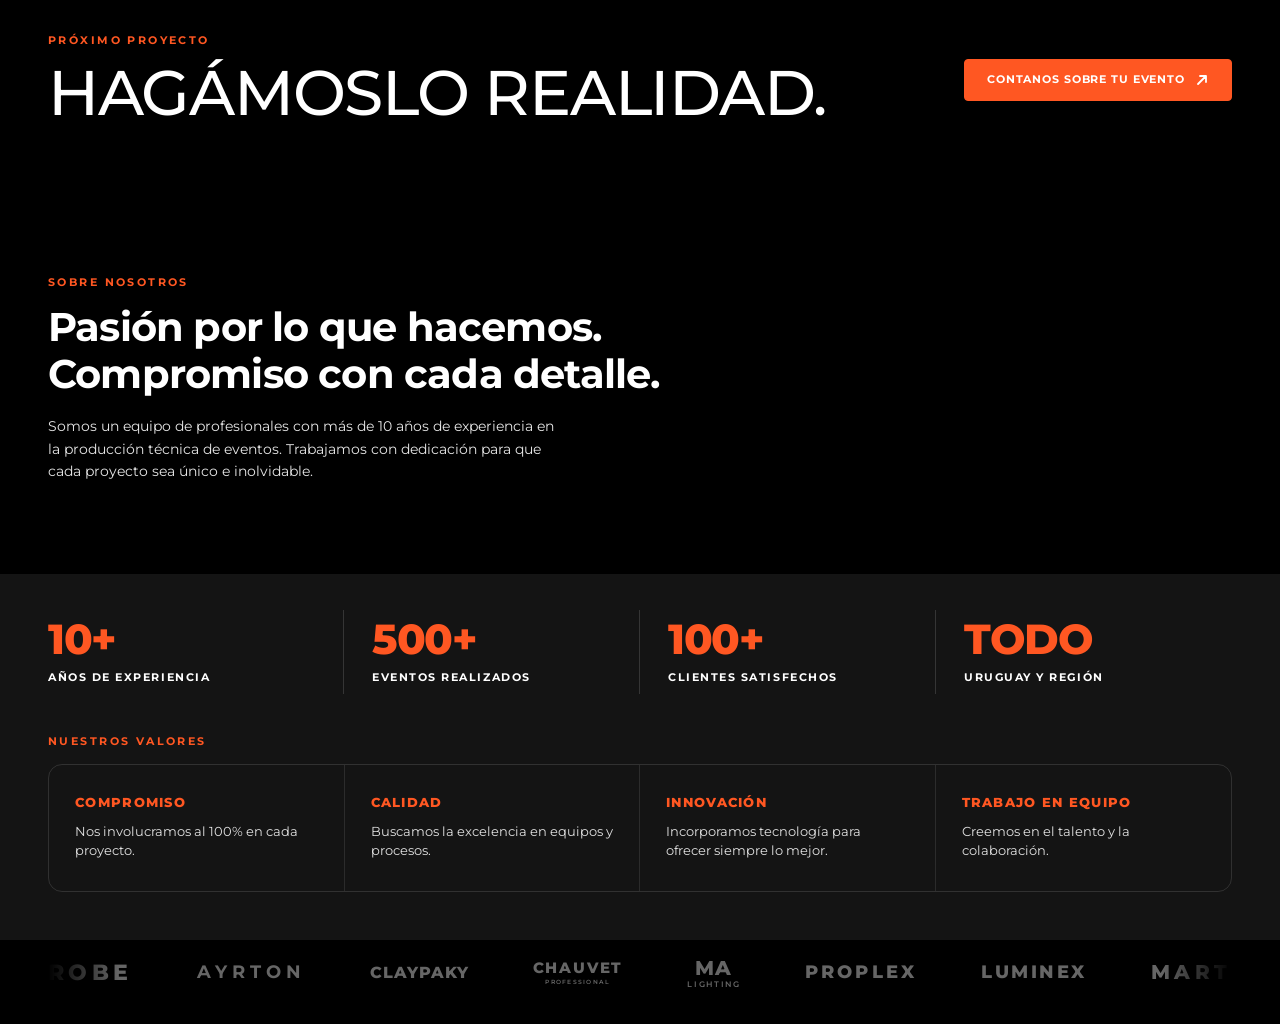
==== commit 848ea702: "2nd revision" ====
--- a/index.html
+++ b/index.html
@@ -40,13 +40,13 @@
             Alquiler de equipos de iluminación y soluciones técnicas para eventos de cualquier escala.
           </p>
           <div class="hero__actions reveal-item">
-            <a href="#equipos" class="btn btn--orange">
+            <a href="equipos.html" class="btn btn--orange">
               VER EQUIPOS
               <svg class="icon-arrow" width="14" height="14" viewBox="0 0 14 14" fill="none" aria-hidden="true">
                 <path d="M3 11L11 3M11 3H5M11 3V9" stroke="currentColor" stroke-width="1.8" stroke-linecap="round" stroke-linejoin="round"/>
               </svg>
             </a>
-            <a href="servicios.html" class="btn btn--ghost">NUESTROS SERVICIOS</a>
+            <a href="#servicios" class="btn btn--ghost">NUESTROS SERVICIOS</a>
           </div>
         </div>
       </div>
@@ -76,7 +76,7 @@
             <div class="feature__icon" aria-hidden="true">03</div>
             <div class="feature__body">
               <h3 class="feature__title">EQUIPO TÉCNICO</h3>
-              <p class="feature__text">Planificación, montaje.</p>
+              <p class="feature__text">Planificación, montaje y operación en vivo.</p>
             </div>
           </article>
 
@@ -91,58 +91,8 @@
       </section>
     </div>
 
-    <!-- PROJECTS -->
-    <section class="projects reveal-group" id="proyectos">
-      <div class="container">
-        <div class="projects__header reveal-item">
-          <div class="projects__heading">
-            <p class="eyebrow">PROYECTOS DESTACADOS</p>
-            <h2 class="projects__title">EVENTOS QUE SE VEN<br />Y SE RECUERDAN.</h2>
-          </div>
-          <p class="projects__lead">
-            Una selección de shows donde la iluminación fue parte central de la experiencia.
-          </p>
-        </div>
-
-        <div class="projects__grid">
-          <article class="project-card reveal-item">
-            <div class="project-card__media" role="img" aria-label="Air Supply — Antel Arena">
-              <img src="./imgs/proyectos/1.jpg">
-            </div>
-            <div class="project-card__overlay">
-              <span class="project-card__cat">CONCIERTOS</span>
-              <h3 class="project-card__name">Air Supply — Antel Arena</h3>
-              <p class="project-card__desc">Diseño y operación de iluminación.</p>
-            </div>
-          </article>
-
-          <article class="project-card reveal-item">
-            <div class="project-card__media" role="img" aria-label="Ricky Martin — Antel Arena">
-              <img src="./imgs/proyectos/2.jpg">
-            </div>
-            <div class="project-card__overlay">
-              <span class="project-card__cat">SHOWS</span>
-              <h3 class="project-card__name">Ricky Martin — Antel Arena</h3>
-              <p class="project-card__desc">Iluminación, programación y puesta en escena.</p>
-            </div>
-          </article>
-
-          <article class="project-card reveal-item">
-            <div class="project-card__media" role="img" aria-label="Sebastián Yatra — Uruguay">
-              <img src="./imgs/proyectos/3.jpg">
-            </div>
-            <div class="project-card__overlay">
-              <span class="project-card__cat">PRODUCCIÓN</span>
-              <h3 class="project-card__name">Sebastián Yatra — Uruguay</h3>
-              <p class="project-card__desc">Equipo técnico en cada instancia del show.</p>
-            </div>
-          </article>
-        </div>
-      </div>
-    </section>
-
-    <!-- BEHIND THE SHOW -->
-    <section class="behind reveal-group" id="proceso" aria-label="Detrás de cada show">
+     <!-- BEHIND THE SHOW -->
+     <section class="behind reveal-group" id="servicios" aria-label="Detrás de cada show">
       <div class="container">
         <div class="behind__box">
           <div class="behind__grid">
@@ -206,6 +156,56 @@
       </div>
     </section>
 
+    <!-- PROJECTS -->
+    <section class="projects reveal-group" id="proyectos">
+      <div class="container">
+        <div class="projects__header reveal-item">
+          <div class="projects__heading">
+            <p class="eyebrow">PROYECTOS DESTACADOS</p>
+            <h2 class="projects__title">EVENTOS QUE SE VEN<br />Y SE RECUERDAN.</h2>
+          </div>
+          <p class="projects__lead">
+            Una selección de shows donde la iluminación fue parte central de la experiencia.
+          </p>
+        </div>
+
+        <div class="projects__grid">
+          <article class="project-card reveal-item">
+            <div class="project-card__media" role="img" aria-label="Air Supply — Antel Arena">
+              <img src="./imgs/proyectos/1.jpg">
+            </div>
+            <div class="project-card__overlay">
+              <span class="project-card__cat">CONCIERTOS</span>
+              <h3 class="project-card__name">Air Supply — Antel Arena</h3>
+              <p class="project-card__desc">Diseño y operación de iluminación.</p>
+            </div>
+          </article>
+
+          <article class="project-card reveal-item">
+            <div class="project-card__media" role="img" aria-label="Ricky Martin — Antel Arena">
+              <img src="./imgs/proyectos/2.jpg">
+            </div>
+            <div class="project-card__overlay">
+              <span class="project-card__cat">SHOWS</span>
+              <h3 class="project-card__name">Ricky Martin — Antel Arena</h3>
+              <p class="project-card__desc">Iluminación, programación y puesta en escena.</p>
+            </div>
+          </article>
+
+          <article class="project-card reveal-item">
+            <div class="project-card__media" role="img" aria-label="Sebastián Yatra — Uruguay">
+              <img src="./imgs/proyectos/3.jpg">
+            </div>
+            <div class="project-card__overlay">
+              <span class="project-card__cat">PRODUCCIÓN</span>
+              <h3 class="project-card__name">Sebastián Yatra — Uruguay</h3>
+              <p class="project-card__desc">Equipo técnico en cada instancia del show.</p>
+            </div>
+          </article>
+        </div>
+      </div>
+    </section>
+
     <!-- NEXT PROJECT CTA -->
     <section class="next reveal-group" id="contacto">
       <div class="container">
@@ -224,6 +224,69 @@
       </div>
     </section>
 
+    <section class="about-hero reveal-group" id="nosotros">
+      <div class="about-hero__bg" role="img" aria-label="Técnico de VOLO Rental en un escenario"></div>
+      <div class="about-hero__overlay"></div>
+      <div class="container about-hero__content">
+        <p class="eyebrow reveal-item">SOBRE NOSOTROS</p>
+        <h2 class="about-hero__title reveal-item">
+          Pasión por lo que hacemos.<br />
+          Compromiso con cada detalle.
+        </h2>
+        <p class="about-hero__lead reveal-item">
+          Somos un equipo de profesionales con más de 10 años de experiencia en la
+          producción técnica de eventos. Trabajamos con dedicación para que cada
+          proyecto sea único e inolvidable.
+        </p>
+      </div>
+    </section>
+
+    <section class="stats reveal-group" aria-label="Cifras">
+      <div class="container">
+        <div class="stats__grid">
+          <article class="stat reveal-item">
+            <p class="stat__value">10+</p>
+            <p class="stat__label">AÑOS DE EXPERIENCIA</p>
+          </article>
+          <article class="stat reveal-item">
+            <p class="stat__value">500+</p>
+            <p class="stat__label">EVENTOS REALIZADOS</p>
+          </article>
+          <article class="stat reveal-item">
+            <p class="stat__value">100+</p>
+            <p class="stat__label">CLIENTES SATISFECHOS</p>
+          </article>
+          <article class="stat reveal-item">
+            <p class="stat__value">TODO</p>
+            <p class="stat__label">URUGUAY Y REGIÓN</p>
+          </article>
+        </div>
+      </div>
+    </section>
+
+    <section class="values reveal-group" aria-label="Nuestros valores">
+      <div class="container">
+        <p class="eyebrow values__eyebrow reveal-item">NUESTROS VALORES</p>
+        <div class="values__box">
+          <article class="value reveal-item">
+            <h2 class="value__title">COMPROMISO</h2>
+            <p class="value__text">Nos involucramos al 100% en cada proyecto.</p>
+          </article>
+          <article class="value reveal-item">
+            <h2 class="value__title">CALIDAD</h2>
+            <p class="value__text">Buscamos la excelencia en equipos y procesos.</p>
+          </article>
+          <article class="value reveal-item">
+            <h2 class="value__title">INNOVACIÓN</h2>
+            <p class="value__text">Incorporamos tecnología para ofrecer siempre lo mejor.</p>
+          </article>
+          <article class="value reveal-item">
+            <h2 class="value__title">TRABAJO EN EQUIPO</h2>
+            <p class="value__text">Creemos en el talento y la colaboración.</p>
+          </article>
+        </div>
+      </div>
+    </section>
   </main>
 
   <div data-layout="footer"></div>
--- a/styles.css
+++ b/styles.css
@@ -32,6 +32,15 @@
   scroll-behavior: smooth;
 }
 
+#inicio,
+#equipos,
+#proyectos,
+#servicios,
+#nosotros,
+#contacto {
+  scroll-margin-top: var(--header-h);
+}
+
 body {
   font-family: var(--font);
   background: var(--bg);
@@ -130,6 +139,18 @@
 a {
   color: inherit;
   text-decoration: none;
+}
+
+.visually-hidden {
+  position: absolute;
+  width: 1px;
+  height: 1px;
+  padding: 0;
+  margin: -1px;
+  overflow: hidden;
+  clip: rect(0, 0, 0, 0);
+  white-space: nowrap;
+  border: 0;
 }
 
 button {
@@ -250,7 +271,7 @@
 .nav {
   display: flex;
   align-items: center;
-  gap: 28px;
+  gap: 22px;
 }
 
 .nav__link {
@@ -507,6 +528,296 @@
   color: rgba(255, 255, 255, 0.72);
 }
 
+/* ---------- Equipos catalog ---------- */
+.equipos {
+  padding: 8px 0 72px;
+  background: var(--bg);
+}
+
+.page-equipos {
+  background: var(--bg);
+}
+
+.page-equipos .equipos {
+  padding-top: 0;
+}
+
+.equipos-hero {
+  position: relative;
+  isolation: isolate;
+  min-height: 280px;
+  display: flex;
+  align-items: center;
+  margin-bottom: 8px;
+  overflow: hidden;
+}
+
+.equipos-hero__media {
+  position: absolute;
+  inset: 0 0 0 32%;
+  z-index: 0;
+}
+
+.equipos-hero__media img {
+  width: 100%;
+  height: 100%;
+  object-fit: cover;
+  object-position: 62% center;
+}
+
+.equipos-hero__media::after {
+  content: "";
+  position: absolute;
+  inset: 0;
+  background:
+    linear-gradient(90deg, #000 0%, rgba(0, 0, 0, 0.88) 8%, rgba(0, 0, 0, 0.2) 42%, rgba(0, 0, 0, 0.08) 100%),
+    linear-gradient(180deg, rgba(0, 0, 0, 0.18) 0%, transparent 30%, rgba(0, 0, 0, 0.35) 100%);
+}
+
+.equipos-hero__content {
+  position: relative;
+  z-index: 1;
+  padding-top: 18px;
+  padding-bottom: 12px;
+}
+
+.equipos-hero__title {
+  font-size: 42px;
+  font-weight: 600;
+  line-height: 1.12;
+  letter-spacing: -0.03em;
+  color: var(--white);
+  max-width: 620px;
+  margin-bottom: 18px;
+}
+
+.equipos-hero__lead {
+  font-size: 14px;
+  font-weight: 400;
+  line-height: 1.6;
+  color: rgba(255, 255, 255, 0.72);
+  max-width: 430px;
+}
+
+.equipos-catalog {
+  display: grid;
+  grid-template-columns: 250px minmax(0, 1fr);
+  gap: 28px 36px;
+  align-items: start;
+}
+
+.equipos-search {
+  position: relative;
+  margin-bottom: 28px;
+}
+
+.equipos-search input {
+  width: 100%;
+  height: 44px;
+  border: 1px solid rgba(255, 255, 255, 0.1);
+  border-radius: 999px;
+  background: #141414;
+  color: var(--white);
+  font-family: var(--font);
+  font-size: 13px;
+  padding: 0 44px 0 18px;
+  outline: none;
+  appearance: none;
+  -webkit-appearance: none;
+}
+
+.equipos-search input::placeholder {
+  color: rgba(255, 255, 255, 0.42);
+}
+
+.equipos-search input:focus {
+  border-color: rgba(255, 87, 34, 0.55);
+}
+
+.equipos-search button {
+  position: absolute;
+  top: 0;
+  right: 4px;
+  width: 44px;
+  height: 44px;
+  display: grid;
+  place-items: center;
+  color: rgba(255, 255, 255, 0.55);
+}
+
+.equipos-search button:hover {
+  color: var(--orange);
+}
+
+.equipos-side__label {
+  font-size: 11px;
+  font-weight: 800;
+  letter-spacing: 0.14em;
+  color: var(--white);
+  margin-bottom: 16px;
+}
+
+.equipos-cats {
+  list-style: none;
+  display: flex;
+  flex-direction: column;
+  gap: 4px;
+}
+
+.equipos-cat {
+  width: 100%;
+  display: flex;
+  align-items: center;
+  gap: 12px;
+  padding: 9px 8px;
+  border-radius: 8px;
+  color: rgba(255, 255, 255, 0.86);
+  font-size: 14px;
+  font-weight: 500;
+  text-align: left;
+  transition: background 0.2s ease, color 0.2s ease;
+}
+
+.equipos-cat svg {
+  width: 18px;
+  height: 18px;
+  color: var(--orange);
+  flex-shrink: 0;
+}
+
+.equipos-cat:hover,
+.equipos-cat.is-active {
+  color: var(--orange);
+  background: rgba(255, 87, 34, 0.06);
+}
+
+.equipos-main__header {
+  display: flex;
+  align-items: center;
+  justify-content: space-between;
+  gap: 16px;
+  min-height: 44px;
+  margin-bottom: 18px;
+}
+
+.equipos-main__title {
+  font-size: 13px;
+  font-weight: 800;
+  letter-spacing: 0.14em;
+  text-transform: uppercase;
+  color: var(--white);
+}
+
+.equipos-all {
+  display: inline-flex;
+  align-items: center;
+  gap: 8px;
+  color: var(--orange);
+  font-size: 12px;
+  font-weight: 600;
+}
+
+.equipos-all:hover {
+  color: var(--orange-hover);
+}
+
+.equipos-grid {
+  display: grid;
+  grid-template-columns: repeat(4, minmax(0, 1fr));
+  gap: 16px;
+}
+
+.equipos-card {
+  background: #141414;
+  border: 1px solid rgba(255, 255, 255, 0.06);
+  border-radius: 16px;
+  padding: 18px 16px 16px;
+  min-height: 248px;
+  display: flex;
+  flex-direction: column;
+}
+
+.equipos-card__media {
+  height: 132px;
+  display: grid;
+  place-items: center;
+  margin-bottom: 16px;
+}
+
+.equipos-card__media img {
+  max-height: 124px;
+  width: auto;
+  max-width: 100%;
+  object-fit: contain;
+}
+
+.equipos-card__name {
+  font-size: 15px;
+  font-weight: 600;
+  line-height: 1.25;
+  color: var(--white);
+  margin-bottom: 6px;
+}
+
+.equipos-card__type,
+.equipos-card__stock {
+  font-size: 12px;
+  color: rgba(255, 255, 255, 0.48);
+  font-weight: 400;
+}
+
+.equipos-card__type {
+  margin-bottom: 10px;
+}
+
+.equipos-card__stock {
+  margin-top: auto;
+}
+
+.equipos-empty {
+  grid-column: 1 / -1;
+  color: rgba(255, 255, 255, 0.55);
+  font-size: 14px;
+  padding: 24px 0;
+}
+
+.equipos-perks {
+  display: grid;
+  grid-template-columns: repeat(4, 1fr);
+  gap: 14px;
+  margin-top: 36px;
+}
+
+.equipos-perk {
+  display: flex;
+  align-items: flex-start;
+  gap: 12px;
+  padding: 18px 16px;
+  border: 1px solid rgba(255, 255, 255, 0.12);
+  border-radius: 14px;
+  background: transparent;
+}
+
+.equipos-perk__icon {
+  color: var(--orange);
+  flex-shrink: 0;
+  margin-top: 1px;
+}
+
+.equipos-perk__title {
+  font-size: 11px;
+  font-weight: 800;
+  letter-spacing: 0.08em;
+  color: var(--white);
+  margin-bottom: 6px;
+}
+
+.equipos-perk__text {
+  font-size: 12px;
+  line-height: 1.4;
+  color: rgba(255, 255, 255, 0.62);
+}
+
 /* ---------- Projects ---------- */
 .projects {
   padding: 72px 0 80px;
@@ -621,6 +932,7 @@
 .behind {
   padding: 88px 0;
   background: var(--bg-features);
+  margin-top: 150px;
 }
 
 .behind__box {
@@ -821,7 +1133,6 @@
   justify-content: space-between;
   gap: 32px;
   padding-bottom: 48px;
-  border-bottom: 1px solid rgba(255, 255, 255, 0.12);
 }
 
 .next .eyebrow {
@@ -953,7 +1264,7 @@
 }
 
 .values {
-  padding: 12px 0 36px;
+  padding: 12px 0 48px;
   background: #141414;
 }
 
@@ -1314,6 +1625,27 @@
 
   .hero__title {
     font-size: 40px;
+  }
+
+  .equipos-hero__title {
+    font-size: 36px;
+  }
+
+  .equipos-hero__media {
+    inset: 0 0 0 28%;
+  }
+
+  .equipos-catalog {
+    grid-template-columns: 210px minmax(0, 1fr);
+    gap: 24px;
+  }
+
+  .equipos-grid {
+    grid-template-columns: repeat(2, minmax(0, 1fr));
+  }
+
+  .equipos-perks {
+    grid-template-columns: 1fr 1fr;
   }
 
   .about-hero {
@@ -1449,7 +1781,7 @@
   }
 
   .header.nav-open .nav {
-    max-height: 360px;
+    max-height: 520px;
     opacity: 1;
     visibility: visible;
     pointer-events: auto;
@@ -1489,6 +1821,8 @@
   .header.nav-open .nav__link:nth-child(2) { transition-delay: 0.1s; }
   .header.nav-open .nav__link:nth-child(3) { transition-delay: 0.15s; }
   .header.nav-open .nav__link:nth-child(4) { transition-delay: 0.2s; }
+  .header.nav-open .nav__link:nth-child(5) { transition-delay: 0.25s; }
+  .header.nav-open .nav__link:nth-child(6) { transition-delay: 0.3s; }
 
   .hero {
     align-items: center;
@@ -1631,6 +1965,54 @@
     padding: 48px 0 40px;
   }
 
+  .equipos-hero {
+    min-height: 0;
+    display: block;
+    margin-bottom: 20px;
+  }
+
+  .equipos-hero__media {
+    position: relative;
+    inset: auto;
+    height: 220px;
+    margin: 0 -24px 8px;
+  }
+
+  .equipos-hero__media::after {
+    background:
+      linear-gradient(180deg, #000 0%, rgba(0, 0, 0, 0.2) 28%, rgba(0, 0, 0, 0.2) 70%, #000 100%);
+  }
+
+  .equipos-hero__content {
+    padding-top: 8px;
+    padding-bottom: 8px;
+  }
+
+  .equipos-hero__title {
+    font-size: 30px;
+  }
+
+  .equipos-catalog {
+    grid-template-columns: 1fr;
+    gap: 20px;
+  }
+
+  .equipos-cats {
+    flex-direction: row;
+    flex-wrap: wrap;
+    gap: 8px;
+  }
+
+  .equipos-cat {
+    width: auto;
+    padding: 8px 12px;
+    background: #141414;
+  }
+
+  .equipos-grid {
+    grid-template-columns: 1fr 1fr;
+  }
+
   .behind {
     padding: 64px 0;
   }
@@ -1692,6 +2074,19 @@
 
   .hero__title {
     font-size: 30px;
+  }
+
+  .equipos-hero__title {
+    font-size: 26px;
+  }
+
+  .equipos-hero__title br {
+    display: none;
+  }
+
+  .equipos-grid,
+  .equipos-perks {
+    grid-template-columns: 1fr;
   }
 
   .about-hero {
@@ -1857,6 +2252,25 @@
 [data-page="inicio"] .scale__content.reveal-item { --d: 0.12s; }
 [data-page="inicio"] .next__row.reveal-item { --d: 0.06s; }
 
+[data-page="inicio"] .equipos-hero .reveal-item:nth-child(1) { --d: 0.04s; }
+[data-page="inicio"] .equipos-hero .reveal-item:nth-child(2) { --d: 0.12s; }
+[data-page="inicio"] .equipos-hero .reveal-item:nth-child(3) { --d: 0.2s; }
+
+[data-page="inicio"] .about-hero .reveal-item:nth-child(1) { --d: 0.04s; }
+[data-page="inicio"] .about-hero .reveal-item:nth-child(2) { --d: 0.12s; }
+[data-page="inicio"] .about-hero .reveal-item:nth-child(3) { --d: 0.2s; }
+
+[data-page="inicio"] .stats .reveal-item:nth-child(1) { --d: 0.04s; }
+[data-page="inicio"] .stats .reveal-item:nth-child(2) { --d: 0.12s; }
+[data-page="inicio"] .stats .reveal-item:nth-child(3) { --d: 0.2s; }
+[data-page="inicio"] .stats .reveal-item:nth-child(4) { --d: 0.28s; }
+
+[data-page="inicio"] .values__eyebrow.reveal-item { --d: 0.04s; }
+[data-page="inicio"] .values__box .reveal-item:nth-child(1) { --d: 0.1s; }
+[data-page="inicio"] .values__box .reveal-item:nth-child(2) { --d: 0.16s; }
+[data-page="inicio"] .values__box .reveal-item:nth-child(3) { --d: 0.22s; }
+[data-page="inicio"] .values__box .reveal-item:nth-child(4) { --d: 0.28s; }
+
 @media (prefers-reduced-motion: reduce) {
   [data-page="inicio"] .reveal-group .reveal-item,
   [data-page="inicio"] .hero.reveal-group .hero__bg,
